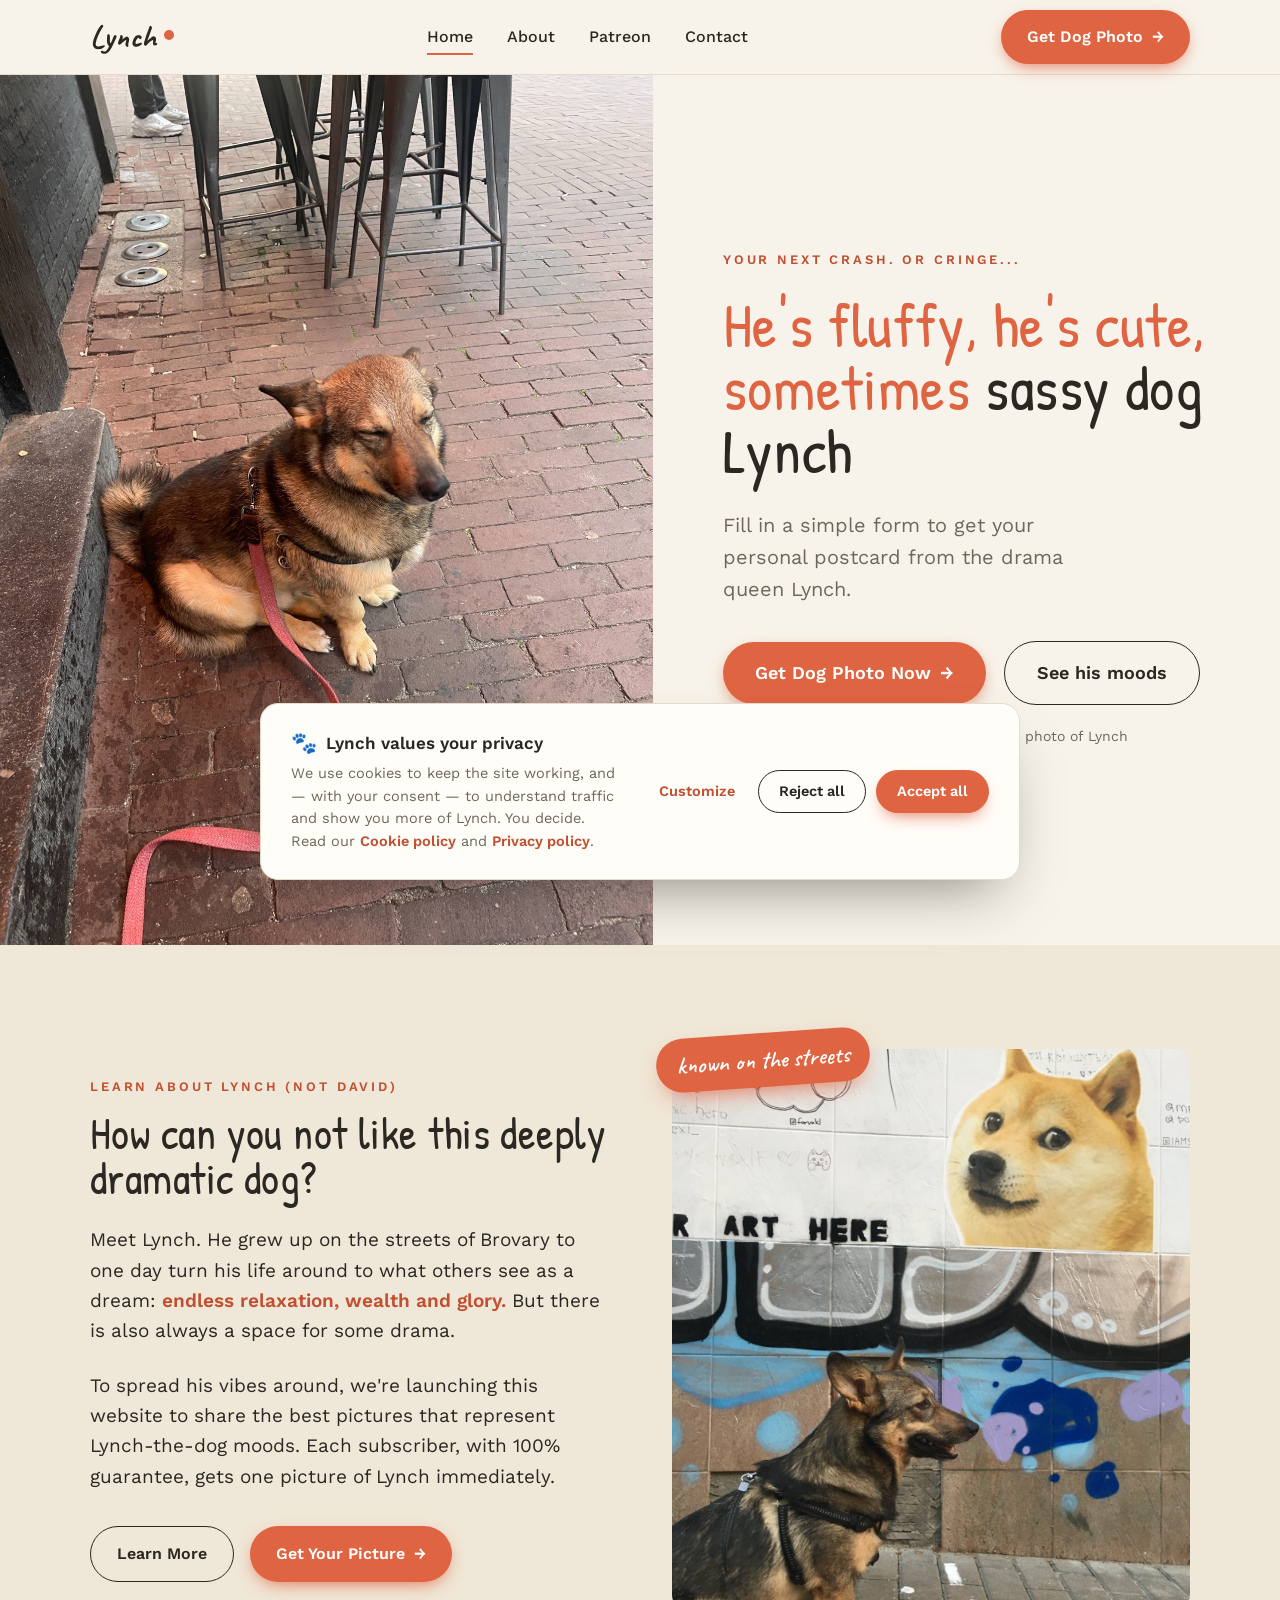
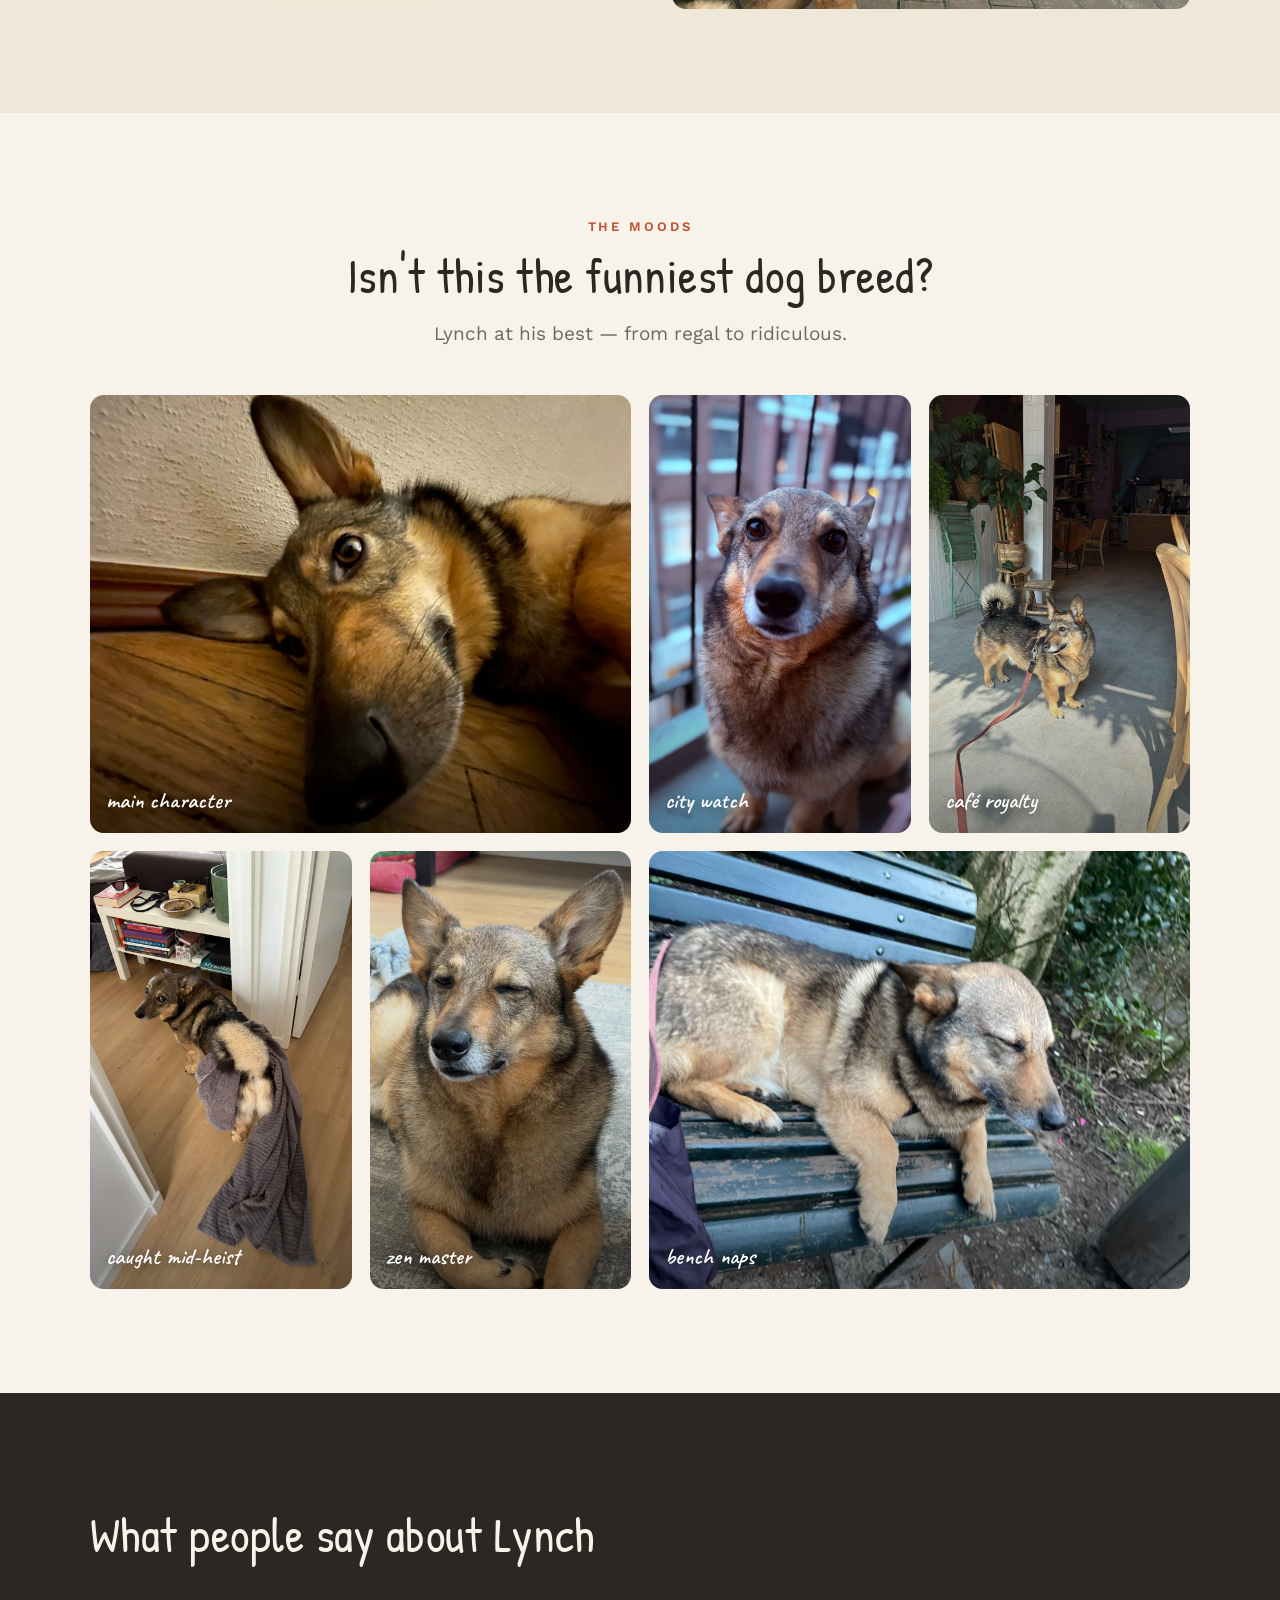
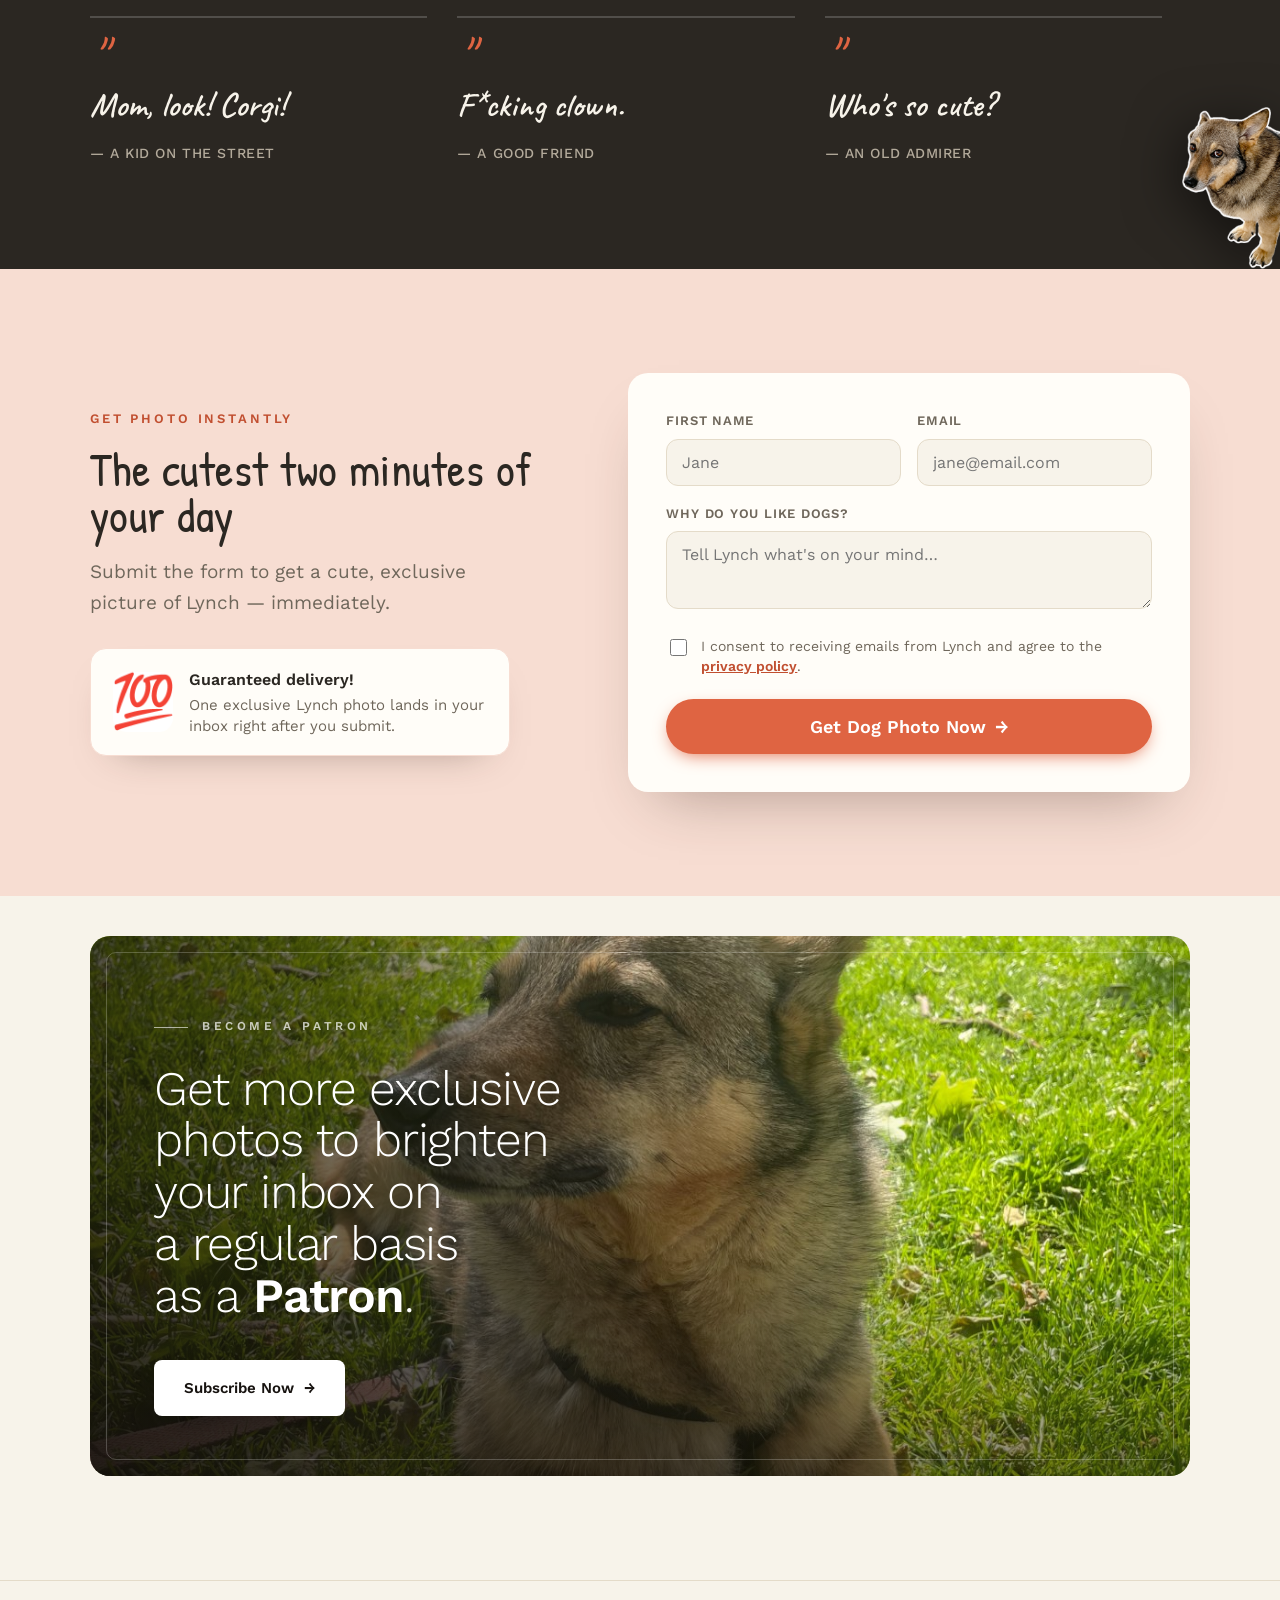
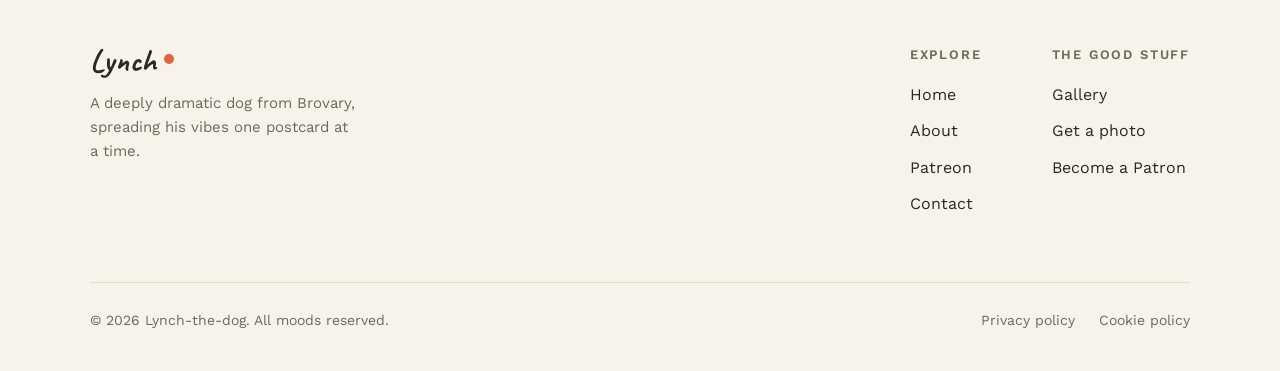
==== index.html @ 1bbac186 "Center and widen Patreon section https://claude.ai/code/session_01P7ayNoaUHPbUJLWWowg8NZ" ====
<!DOCTYPE html>
<html lang="en">
<head>
<meta charset="UTF-8" />
<meta name="viewport" content="width=device-width, initial-scale=1.0" />
<title>Lynch — the deeply dramatic dog</title>
<meta name="description" content="Meet Lynch — fluffy, cute, sometimes sassy. Get your personal postcard from the drama queen." />
<link rel="preconnect" href="https://fonts.googleapis.com" />
<link rel="preconnect" href="https://fonts.gstatic.com" crossorigin />
<link href="https://fonts.googleapis.com/css2?family=Caveat:wght@500;600;700&family=Patrick+Hand&family=Work+Sans:ital,wght@0,300;0,400;0,500;0,600;0,700;1,400&display=swap" rel="stylesheet" />
<link rel="stylesheet" href="css/styles.css" />
</head>
<body>

<header>
  <div class="wrap nav">
    <a href="index.html" class="logo">Lynch<span class="dot"></span></a>
    <nav class="nav-links" aria-label="Primary">
      <a href="index.html" aria-current="page">Home</a>
      <a href="about.html">About</a>
      <a href="patreon.html">Patreon</a>
      <a href="contact.html">Contact</a>
    </nav>
    <div class="nav-cta">
      <a href="contact.html" class="btn btn-primary">Get Dog Photo<span class="arr">→</span></a>
    </div>
  </div>
</header>

<section class="hero" style="padding:0;">
  <div class="hero-photo">
    <img src="images/dog-photos/lynch-bricks.jpg" alt="Lynch sitting on a brick patio, looking unbothered" />
  </div>
  <div class="hero-copy">
    <div class="eyebrow">YOUR NEXT CRASH. OR CRINGE...</div>
    <h1 class="display" style="color:#df6442;">He's fluffy, he's cute, sometimes <span class="em" style="color:#2b2722;">sassy</span><span style="color:#2b2722;"> dog Lynch</span></h1>
    <p class="sub">Fill in a simple form to get your personal postcard from the drama queen Lynch.</p>
    <div class="hero-actions">
      <a href="contact.html" class="btn btn-primary btn-lg">Get Dog Photo Now<span class="arr">→</span></a>
      <a href="#gallery" class="btn btn-ghost btn-lg">See his moods</a>
    </div>
    <div class="tiny"><b>100% guarantee</b> — every subscriber gets a photo of Lynch immediately.</div>
  </div>
</section>

<section class="intro" id="intro">
  <div class="wrap intro-grid">
    <div>
      <div class="eyebrow">LEARN ABOUT LYNCH (NOT DAVID)</div>
      <h2 class="display" style="margin-top:14px;">How can you not like this deeply dramatic dog?</h2>
      <p class="lead">Meet Lynch. He grew up on the streets of Brovary to one day turn his life around to what others see as a dream: <span class="accent">endless relaxation, wealth and glory.</span> But there is also always a space for some drama.</p>
      <p class="lead">To spread his vibes around, we're launching this website to share the best pictures that represent Lynch-the-dog moods. Each subscriber, with 100% guarantee, gets one picture of Lynch immediately.</p>
      <div class="intro-actions">
        <a href="about.html" class="btn btn-ghost">Learn More</a>
        <a href="contact.html" class="btn btn-primary">Get Your Picture<span class="arr">→</span></a>
      </div>
    </div>
    <div class="intro-photo">
      <div class="tag">known on the streets</div>
      <img src="images/dog-photos/lynch-doge.jpg" alt="Lynch posing beside Doge street art" />
    </div>
  </div>
</section>

<section class="gallery" id="gallery">
  <div class="wrap">
    <div class="sec-head center">
      <div class="eyebrow">The moods</div>
      <h2 class="display">Isn't this the funniest dog breed?</h2>
      <p>Lynch at his best — from regal to ridiculous.</p>
    </div>
    <div class="mosaic">
      <div class="tile m-wide">
        <img src="images/dog-photos/lynch-hero.jpg" alt="Close-up of Lynch looking dramatic" style="object-position:50% 42%;" />
        <span class="cap">main character</span>
      </div>
      <div class="tile m-tall">
        <img src="images/dog-photos/lynch-balcony.jpg" alt="Lynch staring intently on a city balcony" style="object-position:50% 32%;" />
        <span class="cap">city watch</span>
      </div>
      <div class="tile m-tall">
        <img src="images/dog-photos/lynch-cafe.jpg" alt="Lynch standing in a café" style="object-position:50% 38%;" />
        <span class="cap">café royalty</span>
      </div>
      <div class="tile m-tall">
        <img src="images/dog-photos/lynch-towel.jpg" alt="Lynch making off with a towel" style="object-position:42% 45%;" />
        <span class="cap">caught mid-heist</span>
      </div>
      <div class="tile m-tall">
        <img src="images/dog-photos/lynch-zen.jpg" alt="Lynch with eyes closed, perfectly content" style="object-position:50% 40%;" />
        <span class="cap">zen master</span>
      </div>
      <div class="tile m-wide">
        <img src="images/dog-photos/lynch-bench.jpg" alt="Lynch napping on a park bench" style="object-position:50% 46%;" />
        <span class="cap">bench naps</span>
      </div>
    </div>
  </div>
</section>

<section class="testi">
  <img class="testi-sticker" src="images/dog-photos/lynch-peek.png" alt="Lynch peeking in from the edge" />
  <div class="wrap" style="padding:0 68px 0 40px;">
    <div class="sec-head">
      <h2 class="display">What people say about Lynch</h2>
    </div>
    <div class="quotes">
      <div class="quote">
        <span class="mark">"</span>
        <p class="text">Mom, look! Corgi!</p>
        <div class="who">— a kid on the street</div>
      </div>
      <div class="quote">
        <span class="mark">"</span>
        <p class="text">F*cking clown.</p>
        <div class="who">— a good friend</div>
      </div>
      <div class="quote">
        <span class="mark">"</span>
        <p class="text">Who's so cute?</p>
        <div class="who">— an old admirer</div>
      </div>
    </div>
  </div>
</section>

<section class="signup" id="signup">
  <div class="wrap signup-grid">
    <div>
      <div class="eyebrow">GET PHOTO INSTANTLY</div>
      <h3 class="display">The cutest two minutes of your day</h3>
      <p class="sub">Submit the form to get a cute, exclusive picture of Lynch — immediately.</p>
      <div class="guarantee">
        <span class="pill">💯</span>
        <span class="g-text"><b>Guaranteed delivery!</b><span>One exclusive Lynch photo lands in your inbox right after you submit.</span></span>
      </div>
    </div>
    <form class="form-card" action="success.html" method="get">
      <div class="row2">
        <div class="field">
          <label for="fn">First name</label>
          <input id="fn" name="fn" type="text" placeholder="Jane" required />
        </div>
        <div class="field">
          <label for="em">Email</label>
          <input id="em" name="em" type="email" placeholder="jane@email.com" required />
        </div>
      </div>
      <div class="field">
        <label for="why">Why do you like dogs?</label>
        <textarea id="why" name="why" placeholder="Tell Lynch what's on your mind…"></textarea>
      </div>
      <label class="gdpr">
        <input type="checkbox" required />
        <span>I consent to receiving emails from Lynch and agree to the <a href="privacy.html">privacy policy</a>.</span>
      </label>
      <button type="submit" class="btn btn-primary btn-lg">Get Dog Photo Now<span class="arr">→</span></button>
    </form>
  </div>
</section>

<section id="patreon" style="padding-top:0;">
  <div class="wrap" style="padding:40px 40px 0;">
    <div class="patreon-band">
      <img class="patreon-bg" src="images/dog-photos/lynch-patron.jpg" alt="Lynch relaxing on the grass by the canal" />
      <div class="patreon-body">
        <div class="patreon-label">Become a Patron</div>
        <h3>Get more exclusive photos to brighten your inbox on a regular basis as a <b>Patron</b>.</h3>
        <a href="patreon.html" class="btn-patron">Subscribe Now<span class="arr">→</span></a>
      </div>
    </div>
  </div>
</section>

<footer>
  <div class="wrap">
    <div class="foot-top">
      <div>
        <a href="index.html" class="logo">Lynch<span class="dot"></span></a>
        <p class="foot-blurb">A deeply dramatic dog from Brovary, spreading his vibes one postcard at a time.</p>
      </div>
      <div class="foot-cols">
        <div class="foot-col">
          <h5>Explore</h5>
          <a href="index.html">Home</a>
          <a href="about.html">About</a>
          <a href="patreon.html">Patreon</a>
          <a href="contact.html">Contact</a>
        </div>
        <div class="foot-col">
          <h5>The good stuff</h5>
          <a href="#gallery">Gallery</a>
          <a href="contact.html">Get a photo</a>
          <a href="patreon.html">Become a Patron</a>
        </div>
      </div>
    </div>
    <div class="foot-bottom">
      <span>© 2026 Lynch-the-dog. All moods reserved.</span>
      <div class="legal">
        <a href="privacy.html">Privacy policy</a>
        <a href="#" data-cookie-settings>Cookie policy</a>
      </div>
    </div>
  </div>
</footer>

<div class="cookie-wrap hidden" id="cookieWrap" role="dialog" aria-live="polite" aria-label="Cookie consent">
  <div class="cookie" id="cookieCard">
    <div class="ck-text">
      <h4><span class="paw">🐾</span> Lynch values your privacy</h4>
      <p>We use cookies to keep the site working, and — with your consent — to understand traffic and show you more of Lynch. You decide. Read our <a href="privacy.html">Cookie policy</a> and <a href="privacy.html">Privacy policy</a>.</p>
    </div>
    <div class="ck-actions">
      <button class="ck-btn ghost" id="ckCustomize">Customize</button>
      <button class="ck-btn" id="ckReject">Reject all</button>
      <button class="ck-btn accept" id="ckAccept">Accept all</button>
    </div>
    <div class="ck-prefs" id="ckPrefs">
      <div class="ck-row">
        <div class="info">
          <h5>Strictly necessary</h5>
          <p>Required for the site to function — page navigation and remembering your privacy choice. Always on.</p>
        </div>
        <button class="ck-toggle" role="switch" aria-checked="true" disabled aria-label="Strictly necessary cookies, always on"></button>
      </div>
      <div class="ck-row">
        <div class="info">
          <h5>Analytics</h5>
          <p>Anonymous stats so we know which of Lynch's moods you love most. Off until you allow it.</p>
        </div>
        <button class="ck-toggle" role="switch" aria-checked="false" data-cat="analytics" aria-label="Analytics cookies"></button>
      </div>
      <div class="ck-row">
        <div class="info">
          <h5>Marketing</h5>
          <p>Lets us measure campaigns and show Lynch across other sites. Off until you allow it.</p>
        </div>
        <button class="ck-toggle" role="switch" aria-checked="false" data-cat="marketing" aria-label="Marketing cookies"></button>
      </div>
      <div class="ck-prefs-foot">
        <button class="ck-btn" id="ckSave">Save my choices</button>
      </div>
    </div>
  </div>
</div>

<script src="js/consent.js" defer></script>
</body>
</html>
---- css/styles.css ----
/* ---------------------------------------------------------
   Lynch — shared stylesheet
   --------------------------------------------------------- */

:root {
  --paper: #f7f3ea;
  --paper-2: #efe7d7;
  --card: #fffdf8;
  --ink: #2b2722;
  --ink-soft: #6f675b;
  --line: #e4dbc9;
  --accent: #df6442;
  --accent-deep: #c14f30;
  --accent-soft: #f7ddd2;
  --display: "Patrick Hand", ui-rounded, system-ui, sans-serif;
  --hand: "Caveat", cursive;
  --body: "Work Sans", system-ui, -apple-system, sans-serif;
  --maxw: 1180px;
}

* { box-sizing: border-box; }
html { scroll-behavior: smooth; }

body {
  margin: 0;
  background: var(--paper);
  color: var(--ink);
  font-family: var(--body);
  font-size: 18px;
  line-height: 1.6;
  font-weight: 400;
  -webkit-font-smoothing: antialiased;
  text-rendering: optimizeLegibility;
}

img { display: block; max-width: 100%; }
a { color: inherit; }
h1, h2, h3, h4 { margin: 0; font-weight: 400; }

.display { font-family: var(--display); font-weight: 400; line-height: 1.02; letter-spacing: .01em; }
.hand { font-family: var(--hand); font-weight: 600; }
.wrap { max-width: var(--maxw); margin: 0 auto; padding: 0 40px; }
.eyebrow {
  font-family: var(--body); font-size: 13px; font-weight: 600;
  letter-spacing: .22em; text-transform: uppercase; color: var(--accent-deep);
}
.muted { color: var(--ink-soft); }

/* ---------- Buttons ---------- */
.btn {
  font-family: var(--body); font-weight: 600; font-size: 16px;
  cursor: pointer; border: none; display: inline-flex; align-items: center;
  gap: 9px; padding: 14px 26px; border-radius: 40px; text-decoration: none;
  transition: transform .12s ease, box-shadow .12s ease, background .12s;
}
.btn .arr { transition: transform .18s ease; }
.btn:hover .arr { transform: translateX(4px); }
.btn-primary { background: var(--accent); color: #fff; box-shadow: 0 6px 18px -6px var(--accent); }
.btn-primary:hover { background: var(--accent-deep); transform: translateY(-2px); box-shadow: 0 12px 26px -8px var(--accent); }
.btn-ghost { background: transparent; color: var(--ink); border: 1.5px solid var(--ink); }
.btn-ghost:hover { background: var(--ink); color: var(--paper); transform: translateY(-2px); }
.btn-lg { font-size: 18px; padding: 17px 32px; }

/* ---------- Header ---------- */
header {
  position: sticky; top: 0; z-index: 40;
  background: color-mix(in srgb, var(--paper) 88%, transparent);
  backdrop-filter: blur(10px);
  border-bottom: 1px solid var(--line);
}
.nav { display: flex; align-items: center; justify-content: space-between; height: 74px; }
.logo {
  font-family: var(--hand); font-weight: 700; font-size: 32px;
  display: flex; align-items: center; gap: 8px; line-height: 1;
  text-decoration: none; color: var(--ink);
}
.logo .dot { width: 10px; height: 10px; border-radius: 50%; background: var(--accent); margin-bottom: 4px; }
.nav-links { display: flex; align-items: center; gap: 34px; }
.nav-links a {
  text-decoration: none; font-size: 16px; font-weight: 500;
  color: var(--ink); position: relative;
}
.nav-links a::after {
  content: ""; position: absolute; left: 0; bottom: -5px;
  width: 0; height: 2px; background: var(--accent); transition: width .2s;
}
.nav-links a:hover::after,
.nav-links a[aria-current="page"]::after { width: 100%; }
.nav-cta { display: flex; align-items: center; gap: 18px; }

/* ---------- Section frame ---------- */
section { padding: 104px 0; }
.sec-head { max-width: 760px; }
.sec-head.center { margin: 0 auto; text-align: center; }
.sec-head h2 { font-size: 48px; margin-top: 14px; }
.sec-head p { font-size: 19px; color: var(--ink-soft); margin: 18px 0 0; }

/* ---------- Hero ---------- */
.hero { display: grid; grid-template-columns: 1.02fr .98fr; min-height: calc(100vh - 74px); }
.hero-photo { position: relative; overflow: hidden; background: var(--paper-2); }
.hero-photo img { width: 100%; height: 100%; object-fit: cover; object-position: 50% 42%; }
.hero-copy { display: flex; flex-direction: column; justify-content: center; padding: 64px 64px 64px 70px; }
.hero-copy .eyebrow { margin-bottom: 22px; }
.hero h1 { font-size: 62px; }
.hero h1 .em { color: var(--accent); }
.hero .sub { font-size: 20px; color: var(--ink-soft); margin: 26px 0 36px; max-width: 30ch; }
.hero-actions { display: flex; align-items: center; gap: 18px; flex-wrap: wrap; }
.hero .tiny { font-size: 14px; color: var(--ink-soft); margin-top: 20px; display: flex; align-items: center; gap: 8px; }
.hero .tiny b { color: var(--ink); font-weight: 600; }

/* ---------- Intro ---------- */
.intro { background: var(--paper-2); }
.intro-grid { display: grid; grid-template-columns: 1fr 1fr; gap: 64px; align-items: center; }
.intro-photo { position: relative; }
.intro-photo img { width: 100%; height: 560px; object-fit: cover; object-position: 50% 40%; border-radius: 14px; }
.intro-photo .tag {
  position: absolute; top: -16px; left: -16px; background: var(--accent); color: #fff;
  font-family: var(--hand); font-size: 24px; font-weight: 600;
  padding: 8px 20px; border-radius: 30px; transform: rotate(-4deg);
  box-shadow: 0 10px 24px -10px var(--accent);
}
.intro h2 { font-size: 44px; }
.intro .lead { font-size: 19px; margin: 24px 0 0; }
.intro .lead .accent { color: var(--accent-deep); font-weight: 600; }
.intro-actions { display: flex; gap: 16px; flex-wrap: wrap; margin-top: 34px; }

/* ---------- Gallery ---------- */
.gallery .sec-head { margin-bottom: 46px; }
.mosaic { display: grid; grid-template-columns: repeat(4, 1fr); grid-auto-rows: 210px; gap: 18px; }
.tile { position: relative; overflow: hidden; border-radius: 14px; background: var(--paper-2); }
.tile img { width: 100%; height: 100%; object-fit: cover; transition: transform .5s ease; }
.tile:hover img { transform: scale(1.05); }
.tile .cap {
  position: absolute; left: 16px; bottom: 14px;
  font-family: var(--hand); font-size: 23px; font-weight: 600;
  color: #fff; text-shadow: 0 2px 12px rgba(0,0,0,.55); z-index: 2;
}
.tile::after {
  content: ""; position: absolute; inset: 0;
  background: linear-gradient(to top, rgba(0,0,0,.42), transparent 46%); z-index: 1;
}
.m-tall { grid-column: span 1; grid-row: span 2; }
.m-wide { grid-column: span 2; grid-row: span 2; }

/* ---------- Testimonials ---------- */
.testi { background: var(--ink); color: var(--paper); position: relative; overflow: hidden; }
.testi-sticker {
  position: absolute; right: 0; bottom: 0; height: 34%; width: auto; z-index: 1;
  pointer-events: none; filter: drop-shadow(-6px 10px 26px rgba(0,0,0,.55));
}
.testi .wrap { position: relative; z-index: 2; padding-right: 150px; }
.testi .sec-head h2 { color: var(--paper); }
.testi .sec-head { margin-bottom: 56px; }
.quotes { display: grid; grid-template-columns: repeat(3, 1fr); gap: 30px; }
.quote { border-top: 2px solid rgba(255,255,255,.18); padding-top: 26px; }
.quote .mark { font-family: var(--hand); font-size: 60px; line-height: .4; color: var(--accent); display: block; height: 34px; }
.quote .text { font-family: var(--hand); font-weight: 600; font-size: 34px; line-height: 1.12; margin: 8px 0 18px; }
.quote .who { font-size: 14px; font-weight: 500; letter-spacing: .04em; color: #b3aa9b; text-transform: uppercase; }

/* ---------- Signup ---------- */
.signup { background: var(--accent-soft); }
.signup-grid { display: grid; grid-template-columns: .92fr 1.08fr; gap: 60px; align-items: center; }
.signup .eyebrow { margin-bottom: 16px; }
.signup h3 { font-size: 46px; }
.signup .sub { font-size: 19px; color: var(--ink-soft); margin: 18px 0 0; max-width: 34ch; }
.signup .guarantee {
  display: flex; align-items: center; gap: 16px; margin-top: 30px;
  background: var(--card); border: 1.5px solid var(--accent-soft); border-radius: 16px;
  padding: 18px 22px; box-shadow: 0 18px 40px -28px rgba(60,40,30,.5); max-width: 420px;
}
.signup .guarantee .pill {
  flex: none; background: #fff; font-size: 52px; line-height: 1;
  width: 60px; height: 60px; border-radius: 14px;
  display: flex; align-items: center; justify-content: center; text-align: center;
}
.signup .guarantee .g-text { display: flex; flex-direction: column; gap: 2px; }
.signup .guarantee .g-text b { font-size: 16px; font-weight: 600; color: var(--ink); }
.signup .guarantee .g-text span { font-size: 15px; color: var(--ink-soft); line-height: 1.4; }
.form-card { background: var(--card); border-radius: 20px; padding: 38px; box-shadow: 0 30px 60px -30px rgba(60,40,30,.4); }
.field { margin-bottom: 18px; }
.field label { display: block; font-size: 13px; font-weight: 600; letter-spacing: .06em; text-transform: uppercase; color: var(--ink-soft); margin-bottom: 7px; }
.field input, .field textarea {
  width: 100%; font-family: var(--body); font-size: 16px; color: var(--ink);
  background: var(--paper); border: 1.5px solid var(--line); border-radius: 12px;
  padding: 13px 15px; outline: none; transition: .15s;
}
.field input:focus, .field textarea:focus { border-color: var(--accent); background: #fff; box-shadow: 0 0 0 4px var(--accent-soft); }
.field textarea { resize: vertical; min-height: 78px; }
.row2 { display: grid; grid-template-columns: 1fr 1fr; gap: 16px; }
.gdpr { display: flex; gap: 11px; align-items: flex-start; font-size: 14px; color: var(--ink-soft); margin: 4px 0 22px; line-height: 1.45; }
.gdpr input { margin-top: 3px; width: 17px; height: 17px; accent-color: var(--accent); flex: none; }
.gdpr a { color: var(--accent-deep); font-weight: 600; }
.form-card .btn-primary { width: 100%; justify-content: center; }

/* ---------- Patreon (cinematic full-bleed) ---------- */
.patreon-band {
  position: relative; border-radius: 20px; overflow: hidden;
  min-height: 540px; display: flex; align-items: flex-end; isolation: isolate;
}
.patreon-band img.patreon-bg {
  position: absolute; inset: 0; width: 100%; height: 100%;
  object-fit: cover; object-position: 50% 42%;
  z-index: -2; transition: transform 1.2s cubic-bezier(.2,.7,.2,1);
}
.patreon-band:hover img.patreon-bg { transform: scale(1.04); }
.patreon-band::before {
  content: ""; position: absolute; inset: 0; z-index: -1;
  background:
    linear-gradient(70deg, rgba(18,14,10,.86) 0%, rgba(18,14,10,.55) 34%, rgba(18,14,10,.05) 62%, transparent 80%),
    linear-gradient(0deg, rgba(18,14,10,.5) 0%, transparent 42%);
}
.patreon-band::after {
  content: ""; position: absolute; inset: 16px; z-index: 1;
  pointer-events: none; border: 1px solid rgba(255,255,255,.22); border-radius: 10px;
}
.patreon-body { position: relative; z-index: 2; padding: 60px 64px; max-width: 600px; }
.patreon-label {
  display: flex; align-items: center; gap: 14px; font-family: var(--body); font-weight: 600;
  font-size: 12px; letter-spacing: .30em; text-transform: uppercase;
  color: rgba(255,255,255,.72); margin-bottom: 26px;
}
.patreon-label::before { content: ""; width: 34px; height: 1px; background: rgba(255,255,255,.6); }
.patreon-body h3 {
  font-family: var(--body); font-weight: 300; color: #fff;
  font-size: 48px; line-height: 1.08; letter-spacing: -.025em;
  max-width: 15ch; margin: 0; text-wrap: balance;
}
.patreon-body h3 b { font-weight: 600; }
.btn-patron {
  font-family: var(--body); font-weight: 600; font-size: 15px; cursor: pointer;
  text-decoration: none; display: inline-flex; align-items: center; gap: 10px;
  margin-top: 38px; background: #fff; color: #171310; padding: 16px 30px;
  border-radius: 8px; box-shadow: 0 16px 34px -18px rgba(0,0,0,.8);
  transition: transform .14s ease, box-shadow .14s ease, background .14s;
}
.btn-patron .arr { transition: transform .18s ease; }
.btn-patron:hover { transform: translateY(-2px); background: #f3ece0; box-shadow: 0 22px 42px -18px rgba(0,0,0,.9); }
.btn-patron:hover .arr { transform: translateX(4px); }

/* ---------- Footer ---------- */
footer { padding: 64px 0 40px; border-top: 1px solid var(--line); }
.foot-top { display: flex; justify-content: space-between; align-items: flex-start; gap: 40px; flex-wrap: wrap; }
.foot-blurb { max-width: 30ch; color: var(--ink-soft); font-size: 15px; margin-top: 14px; }
.foot-cols { display: flex; gap: 70px; flex-wrap: wrap; }
.foot-col h5 { font-size: 13px; letter-spacing: .14em; text-transform: uppercase; color: var(--ink-soft); margin: 0 0 16px; font-weight: 600; }
.foot-col a { display: block; text-decoration: none; font-size: 16px; margin-bottom: 11px; color: var(--ink); }
.foot-col a:hover { color: var(--accent-deep); }
.foot-bottom {
  display: flex; justify-content: space-between; align-items: center;
  gap: 20px; flex-wrap: wrap; margin-top: 54px; padding-top: 26px;
  border-top: 1px solid var(--line); font-size: 14px; color: var(--ink-soft);
}
.foot-bottom .legal { display: flex; gap: 24px; }
.foot-bottom .legal a { color: var(--ink-soft); text-decoration: none; }
.foot-bottom .legal a:hover { color: var(--accent-deep); text-decoration: underline; }

/* ---------- Interior pages ---------- */
.page-hero { padding: 80px 0 64px; }
.page-hero h1 { font-size: 58px; margin-top: 14px; }
.page-hero .sub { font-size: 20px; color: var(--ink-soft); margin: 20px 0 0; max-width: 44ch; }
.page-body { padding: 0 0 104px; }
.page-body p { font-size: 18px; color: var(--ink-soft); margin: 0 0 24px; max-width: 62ch; }
.page-body h2 { font-size: 30px; margin: 48px 0 16px; }
.page-body ul { padding-left: 24px; color: var(--ink-soft); font-size: 18px; line-height: 1.7; }

/* ---------- Cookie consent ---------- */
.cookie-wrap {
  position: fixed; left: 0; right: 0; bottom: 0; z-index: 80;
  display: flex; justify-content: center; padding: 20px; pointer-events: none;
}
.cookie-wrap.hidden { display: none; }
.cookie {
  pointer-events: auto; background: var(--card); border: 1px solid var(--line);
  border-radius: 18px; box-shadow: 0 28px 60px -24px rgba(43,39,34,.55);
  max-width: 760px; width: 100%; padding: 26px 30px;
  display: flex; gap: 26px; align-items: center; flex-wrap: wrap;
  animation: cookie-rise .4s cubic-bezier(.2,.7,.2,1) both;
}
@keyframes cookie-rise { from { opacity: 0; transform: translateY(24px); } to { opacity: 1; transform: none; } }
.cookie .ck-text { flex: 1; min-width: 260px; }
.cookie .ck-text h4 {
  font-family: var(--body); font-weight: 600; font-size: 17px; color: var(--ink);
  margin: 0 0 6px; display: flex; align-items: center; gap: 9px;
}
.cookie .ck-text h4 .paw { font-family: var(--hand); font-weight: 700; color: var(--accent); font-size: 21px; line-height: 1; }
.cookie .ck-text p { margin: 0; font-size: 14.5px; line-height: 1.55; color: var(--ink-soft); }
.cookie .ck-text a { color: var(--accent-deep); font-weight: 600; text-decoration: none; }
.cookie .ck-text a:hover { text-decoration: underline; }
.cookie .ck-actions { display: flex; gap: 10px; align-items: center; flex-wrap: wrap; }
.ck-btn {
  font-family: var(--body); font-weight: 600; font-size: 14.5px; cursor: pointer;
  white-space: nowrap; padding: 12px 20px; border-radius: 30px;
  border: 1.5px solid var(--ink); background: transparent; color: var(--ink);
  transition: transform .12s ease, background .12s, color .12s, box-shadow .12s;
}
.ck-btn:hover { transform: translateY(-1px); }
.ck-btn.accept { background: var(--accent); border-color: var(--accent); color: #fff; box-shadow: 0 8px 18px -8px var(--accent); }
.ck-btn.accept:hover { background: var(--accent-deep); border-color: var(--accent-deep); }
.ck-btn.ghost { border-color: transparent; color: var(--accent-deep); padding: 12px 12px; }
.ck-btn.ghost:hover { text-decoration: underline; }
.ck-prefs { flex-basis: 100%; border-top: 1px solid var(--line); margin-top: 4px; padding-top: 18px; display: none; }
.cookie.show-prefs .ck-prefs { display: block; }
.ck-row { display: flex; align-items: flex-start; justify-content: space-between; gap: 18px; padding: 12px 0; border-bottom: 1px solid var(--line); }
.ck-row:last-of-type { border-bottom: none; }
.ck-row .info h5 { margin: 0 0 3px; font-family: var(--body); font-weight: 600; font-size: 15px; color: var(--ink); }
.ck-row .info p { margin: 0; font-size: 13.5px; color: var(--ink-soft); line-height: 1.5; max-width: 52ch; }
.ck-toggle {
  position: relative; flex: none; width: 46px; height: 26px; border-radius: 30px;
  border: none; cursor: pointer; background: #d7cdb9; transition: background .15s; margin-top: 2px;
}
.ck-toggle::after {
  content: ""; position: absolute; top: 3px; left: 3px; width: 20px; height: 20px;
  border-radius: 50%; background: #fff; box-shadow: 0 1px 3px rgba(0,0,0,.3); transition: left .15s;
}
.ck-toggle[aria-checked="true"] { background: var(--accent); }
.ck-toggle[aria-checked="true"]::after { left: 23px; }
.ck-toggle[disabled] { background: var(--accent); opacity: .5; cursor: not-allowed; }
.ck-prefs-foot { display: flex; justify-content: flex-end; gap: 10px; margin-top: 16px; flex-wrap: wrap; }

/* ---------- Responsive ---------- */
@media (max-width: 980px) {
  .hero { grid-template-columns: 1fr; }
  .hero-photo { height: 54vh; }
  .hero-copy { padding: 54px 40px; }
  .intro-grid, .signup-grid { grid-template-columns: 1fr; gap: 40px; }
  .intro-photo { order: -1; }
  .intro-photo img { height: 420px; }
  .quotes { grid-template-columns: 1fr; gap: 0; }
  .quote { padding: 26px 0; border-top: 2px solid rgba(255,255,255,.18); }
  .testi .wrap { padding-right: 40px; padding-bottom: 120px; }
  .testi-sticker { height: auto; width: 130px; }
  .mosaic { grid-template-columns: repeat(2, 1fr); grid-auto-rows: 180px; }
  .m-tall { grid-column: span 1; grid-row: span 2; }
  .m-wide { grid-column: span 2; grid-row: span 2; }
  .patreon-band { min-height: 520px; }
  .patreon-body { padding: 44px 40px; }
  .page-hero h1 { font-size: 42px; }
}
@media (max-width: 620px) {
  .wrap { padding: 0 22px; }
  section { padding: 72px 0; }
  .nav-links { display: none; }
  .hero h1 { font-size: 46px; }
  .sec-head h2, .intro h2, .signup h3 { font-size: 36px; }
  .patreon-body h3 { font-size: 34px; }
  .patreon-body { padding: 36px 26px; }
  .patreon-band::before { background: linear-gradient(0deg, rgba(18,14,10,.85) 0%, rgba(18,14,10,.4) 50%, rgba(18,14,10,.15) 100%); }
  .cookie { padding: 22px; gap: 16px; }
  .cookie .ck-actions { width: 100%; }
  .ck-btn { flex: 1; text-align: center; }
  .ck-btn.ghost { flex-basis: 100%; }
  .page-hero { padding: 56px 0 48px; }
  .page-hero h1 { font-size: 34px; }
}
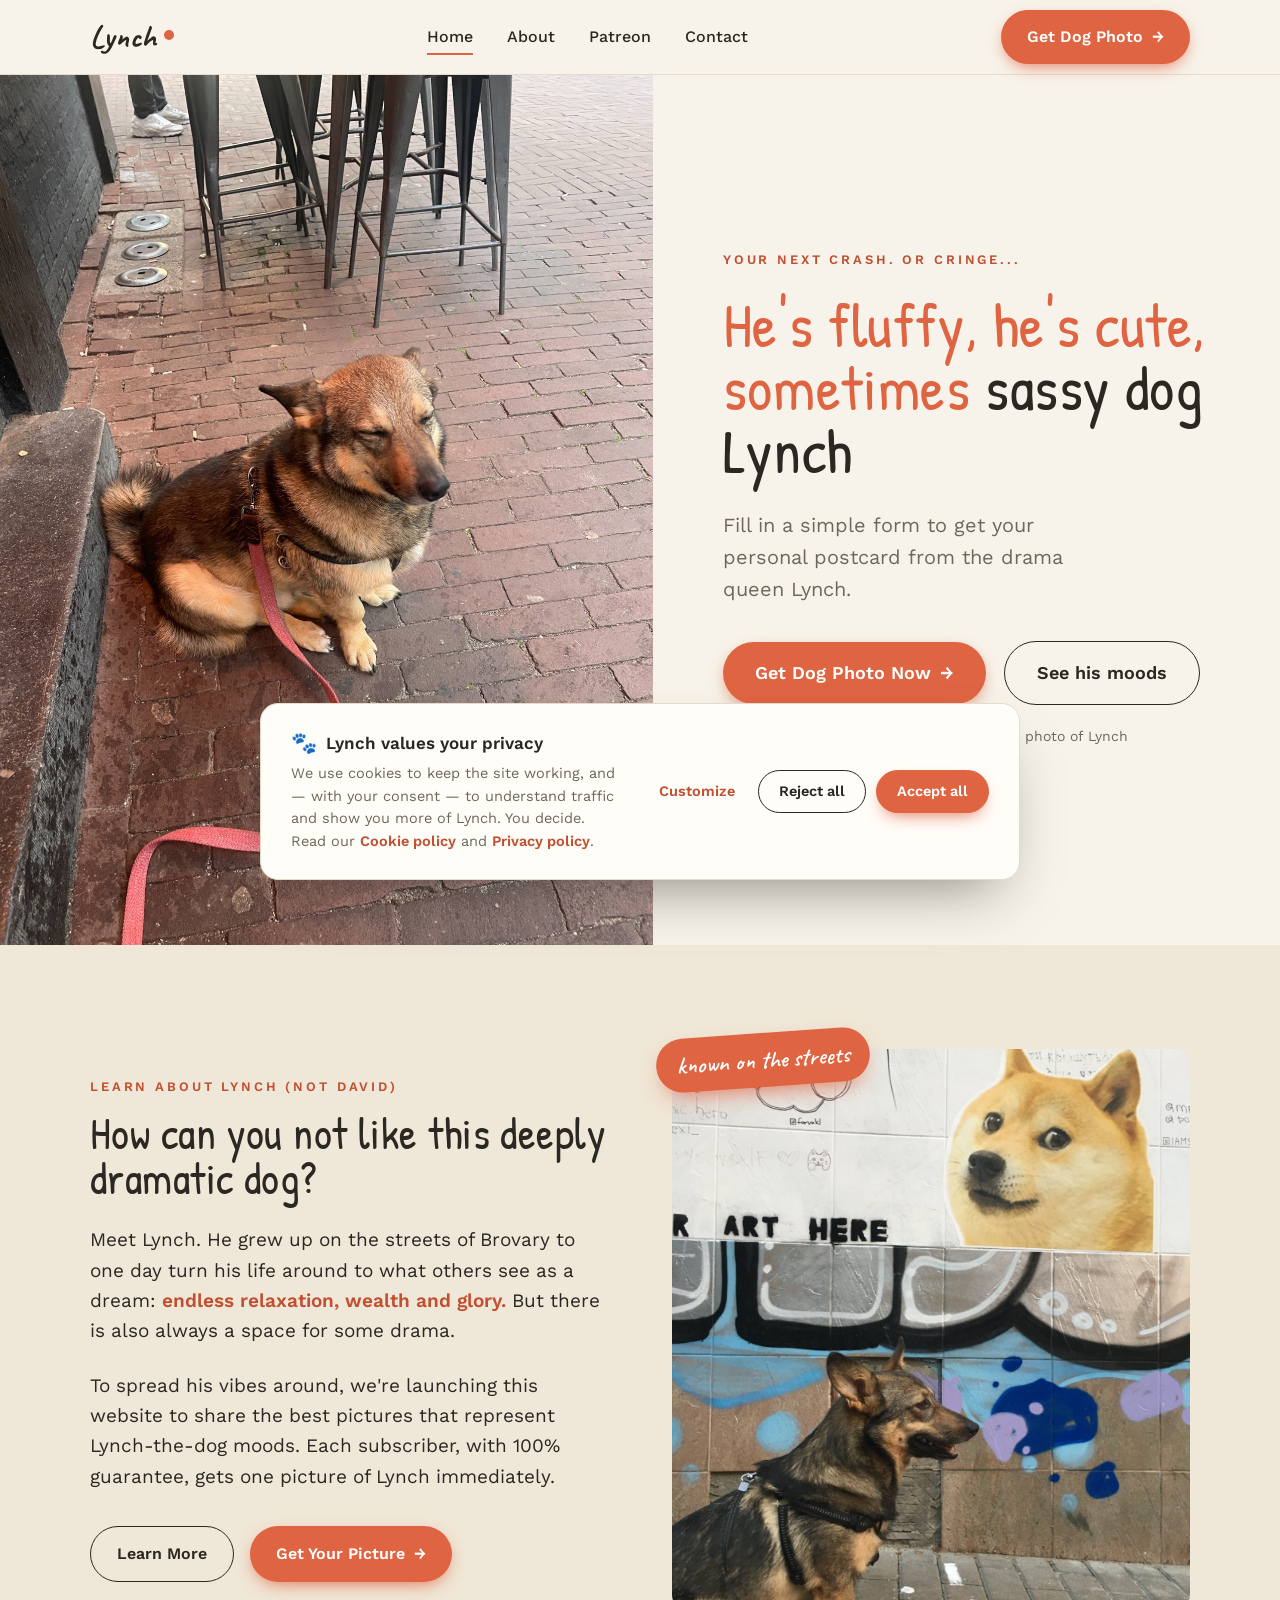
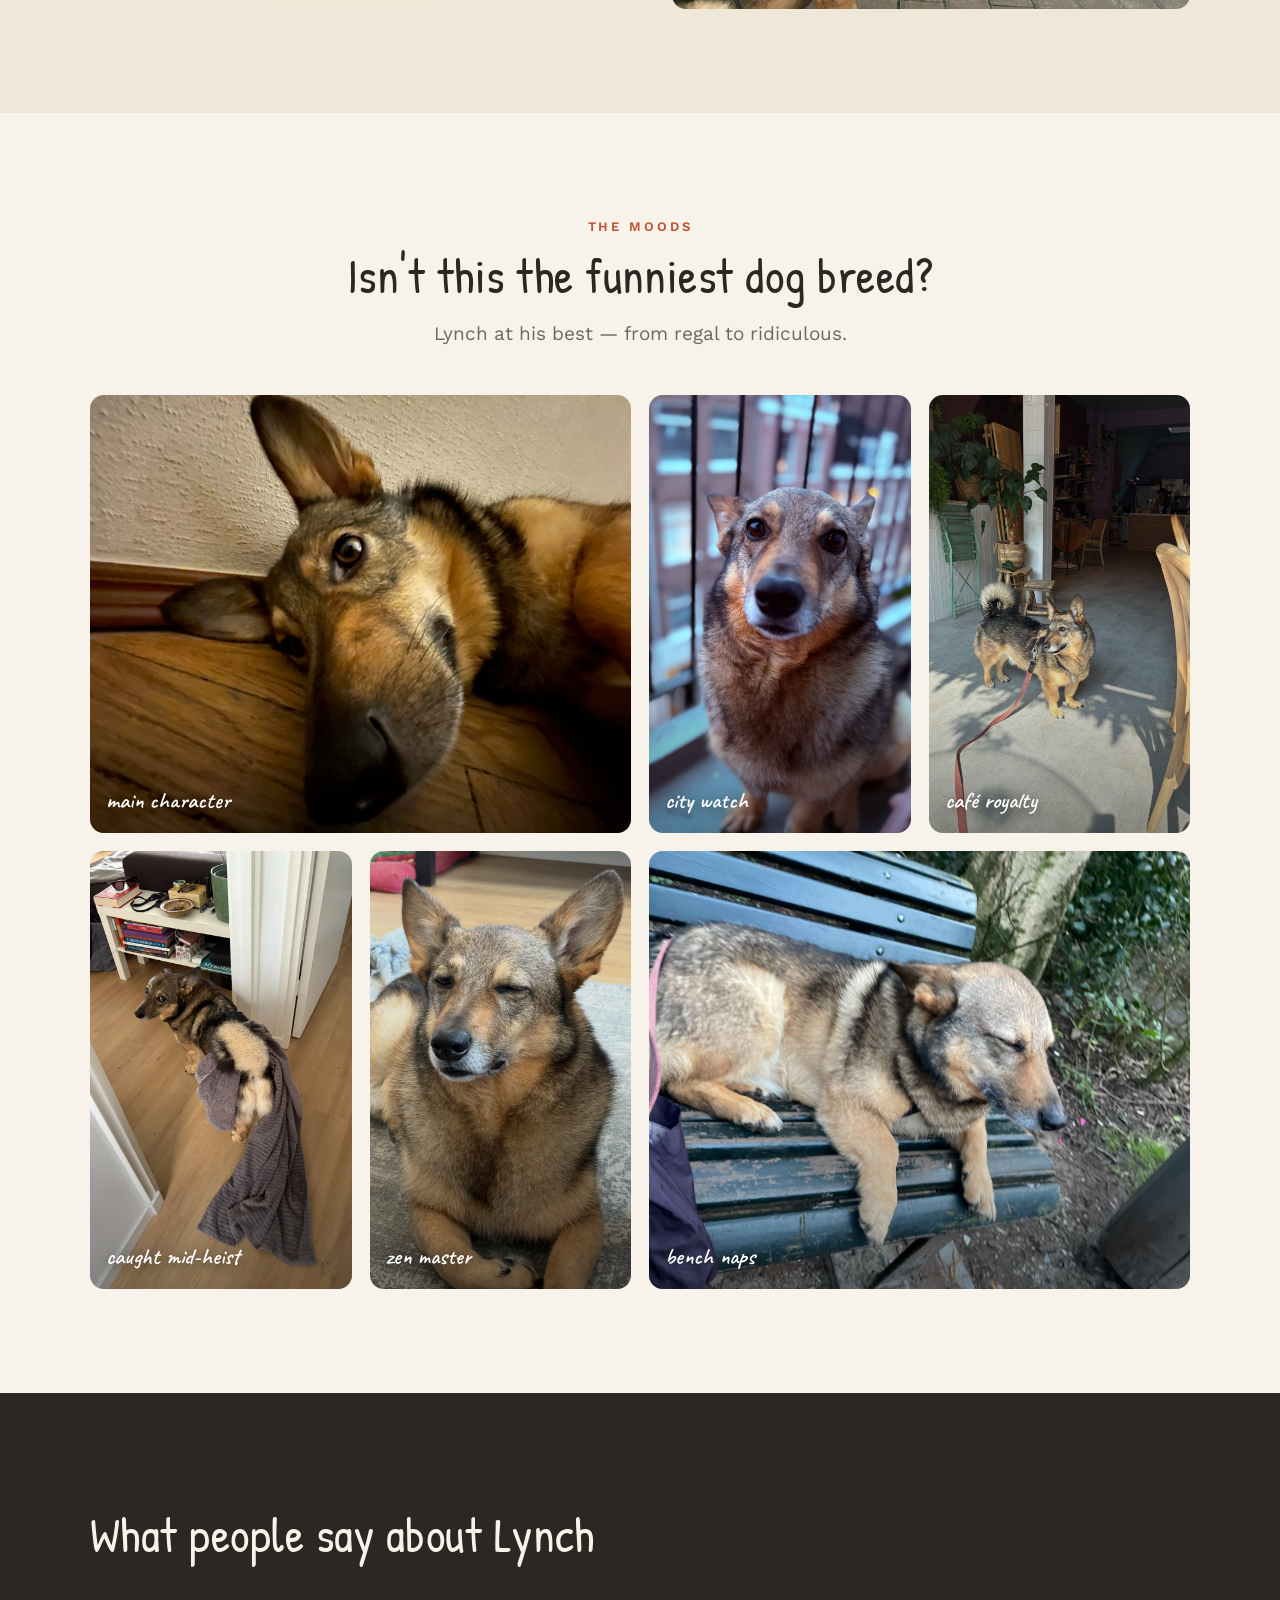
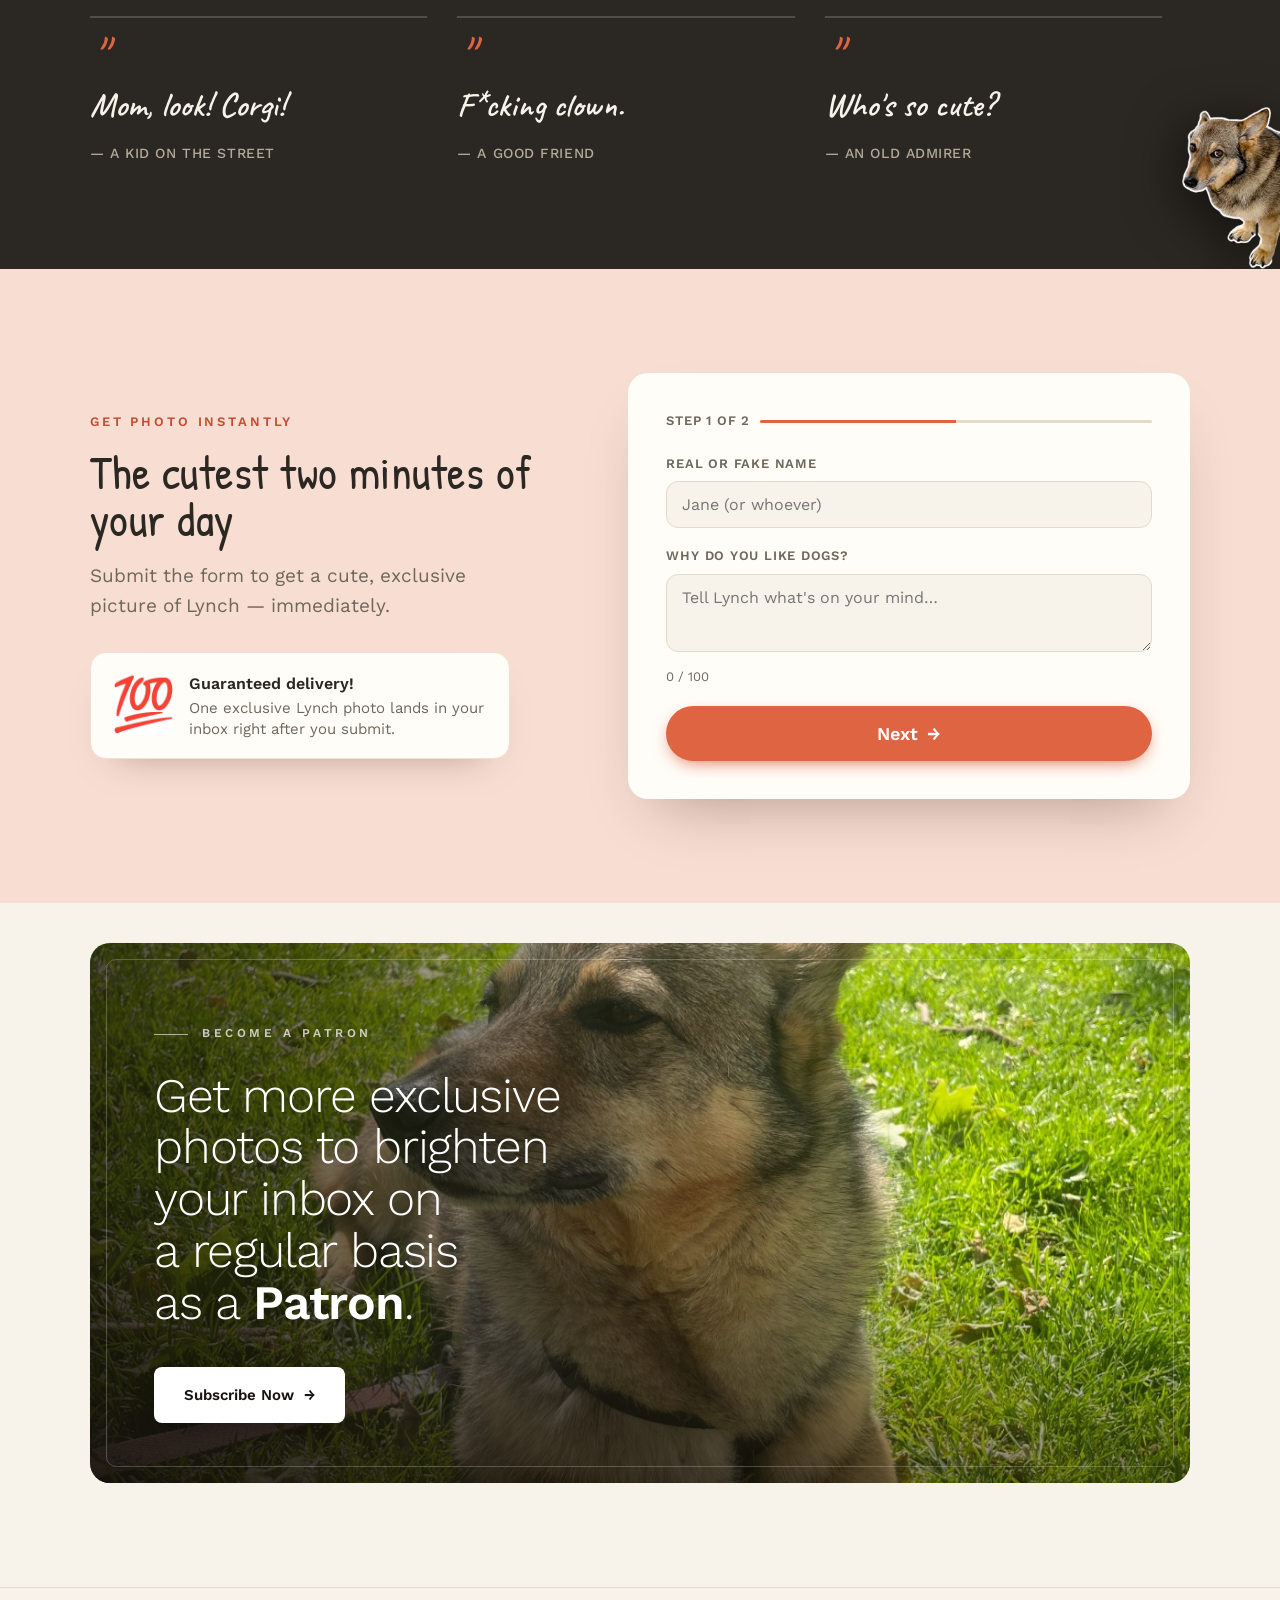
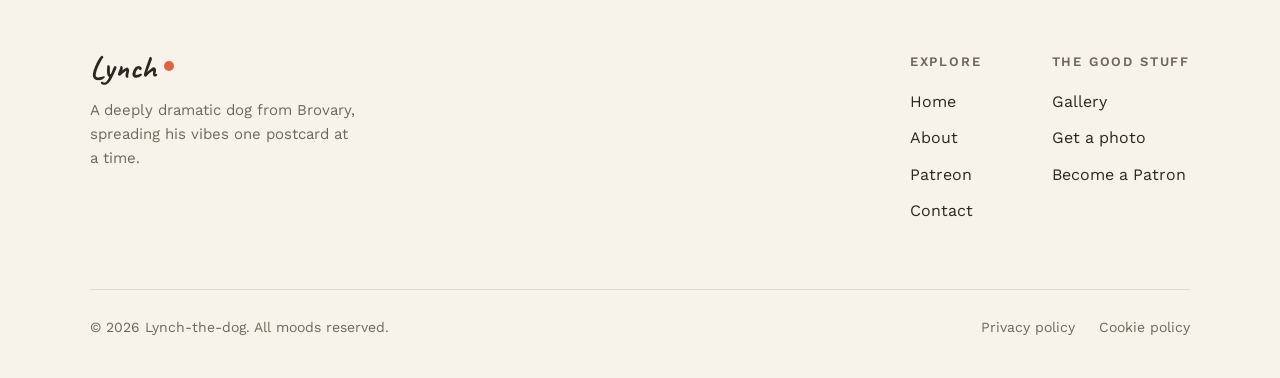
==== commit 76528a24: "Add Patreon link and multi-step submission form - Point Subscribe Now CTAs to https://www.patreon.co" ====
--- a/index.html
+++ b/index.html
@@ -3,6 +3,24 @@
 <head>
 <meta charset="UTF-8" />
 <meta name="viewport" content="width=device-width, initial-scale=1.0" />
+<!-- Google Consent Mode v2 — default-deny until the user chooses via the cookie banner. -->
+<script>
+  window.dataLayer = window.dataLayer || [];
+  function gtag(){ dataLayer.push(arguments); }
+  gtag('consent', 'default', {
+    ad_storage: 'denied',
+    ad_user_data: 'denied',
+    ad_personalization: 'denied',
+    analytics_storage: 'denied',
+    functionality_storage: 'granted',
+    security_storage: 'granted',
+    wait_for_update: 500
+  });
+</script>
+<!-- TODO(marketing): paste GTM container snippet below once provisioned. It will inherit the default-denied state set above; user choices flow through js/consent.js → gtag('consent','update',...). -->
+<!--
+<script>(function(w,d,s,l,i){w[l]=w[l]||[];w[l].push({'gtm.start':new Date().getTime(),event:'gtm.js'});var f=d.getElementsByTagName(s)[0],j=d.createElement(s),dl=l!='dataLayer'?'&l='+l:'';j.async=true;j.src='https://www.googletagmanager.com/gtm.js?id='+i+dl;f.parentNode.insertBefore(j,f);})(window,document,'script','dataLayer','GTM-XXXXXXX');</script>
+-->
 <title>Lynch — the deeply dramatic dog</title>
 <meta name="description" content="Meet Lynch — fluffy, cute, sometimes sassy. Get your personal postcard from the drama queen." />
 <link rel="preconnect" href="https://fonts.googleapis.com" />
@@ -135,26 +153,55 @@
         <span class="g-text"><b>Guaranteed delivery!</b><span>One exclusive Lynch photo lands in your inbox right after you submit.</span></span>
       </div>
     </div>
-    <form class="form-card" action="success.html" method="get">
-      <div class="row2">
-        <div class="field">
-          <label for="fn">First name</label>
-          <input id="fn" name="fn" type="text" placeholder="Jane" required />
-        </div>
-        <div class="field">
-          <label for="em">Email</label>
-          <input id="em" name="em" type="email" placeholder="jane@email.com" required />
-        </div>
-      </div>
-      <div class="field">
-        <label for="why">Why do you like dogs?</label>
-        <textarea id="why" name="why" placeholder="Tell Lynch what's on your mind…"></textarea>
-      </div>
-      <label class="gdpr">
-        <input type="checkbox" required />
-        <span>I consent to receiving emails from Lynch and agree to the <a href="privacy.html">privacy policy</a>.</span>
-      </label>
-      <button type="submit" class="btn btn-primary btn-lg">Get Dog Photo Now<span class="arr">→</span></button>
+    <form class="form-card" data-multi-step action="success.html" method="get" novalidate>
+      <div class="step-indicator">
+        <span>Step <span data-current>1</span> of 2</span>
+        <span class="bar" aria-hidden="true"></span>
+      </div>
+
+      <div class="form-step" data-step="1">
+        <div class="field">
+          <label for="name">Real or fake name</label>
+          <input id="name" name="name" type="text" placeholder="Jane (or whoever)" required />
+        </div>
+        <div class="field">
+          <label for="why">Why do you like dogs?</label>
+          <textarea id="why" name="why" placeholder="Tell Lynch what's on your mind…" minlength="100" required></textarea>
+          <div class="field-meta">
+            <span class="field-error" data-error="why" hidden>Tell Lynch a bit more — at least 100 characters.</span>
+            <span class="counter"><span data-counter="why">0</span> / 100</span>
+          </div>
+        </div>
+        <button type="button" class="btn btn-primary btn-lg" data-next>Next<span class="arr">→</span></button>
+      </div>
+
+      <div class="form-step" data-step="2" hidden>
+        <div class="field">
+          <span class="field-label">Do you like scamorza?</span>
+          <div class="radio-row">
+            <label class="radio-pill"><input type="radio" name="scamorza" value="yes" required /><span>Yes</span></label>
+            <label class="radio-pill"><input type="radio" name="scamorza" value="no" /><span>No</span></label>
+            <label class="radio-pill"><input type="radio" name="scamorza" value="maybe" /><span>Maybe</span></label>
+          </div>
+        </div>
+        <div class="field">
+          <span class="field-label">Is it your first time here?</span>
+          <div class="radio-row">
+            <label class="radio-pill"><input type="radio" name="first_time" value="yes" required /><span>Yes</span></label>
+            <label class="radio-pill"><input type="radio" name="first_time" value="no" /><span>No</span></label>
+            <label class="radio-pill"><input type="radio" name="first_time" value="maybe" /><span>Maybe</span></label>
+          </div>
+        </div>
+        <div class="field">
+          <label for="lynch_thoughts">What do you think about Lynch?</label>
+          <input id="lynch_thoughts" name="lynch_thoughts" type="text" placeholder="In one breath…" required />
+        </div>
+        <p class="legal-line">By sending this message, you agree it will be handled in line with our <a href="privacy.html">Privacy Policy</a>.</p>
+        <div class="step-actions">
+          <button type="button" class="btn btn-ghost" data-prev>Back</button>
+          <button type="submit" class="btn btn-primary btn-lg">Submit<span class="arr">→</span></button>
+        </div>
+      </div>
     </form>
   </div>
 </section>
@@ -166,7 +213,7 @@
       <div class="patreon-body">
         <div class="patreon-label">Become a Patron</div>
         <h3>Get more exclusive photos to brighten your inbox on a regular basis as a <b>Patron</b>.</h3>
-        <a href="patreon.html" class="btn-patron">Subscribe Now<span class="arr">→</span></a>
+        <a href="https://www.patreon.com/cw/Lynch_the_dog" class="btn-patron" target="_blank" rel="noopener">Subscribe Now<span class="arr">→</span></a>
       </div>
     </div>
   </div>
@@ -246,5 +293,6 @@
 </div>
 
 <script src="js/consent.js" defer></script>
+<script src="js/form-steps.js" defer></script>
 </body>
 </html>
--- a/css/styles.css
+++ b/css/styles.css
@@ -191,6 +191,57 @@
 .gdpr input { margin-top: 3px; width: 17px; height: 17px; accent-color: var(--accent); flex: none; }
 .gdpr a { color: var(--accent-deep); font-weight: 600; }
 .form-card .btn-primary { width: 100%; justify-content: center; }
+
+/* ---------- Multi-step form ---------- */
+.form-card .step-indicator {
+  display: flex; align-items: center; gap: 10px;
+  margin: 0 0 22px; font-size: 13px; color: var(--ink-soft);
+  font-weight: 600; letter-spacing: .06em; text-transform: uppercase;
+}
+.form-card .step-indicator .bar { flex: 1; height: 3px; background: var(--line); border-radius: 2px; overflow: hidden; position: relative; }
+.form-card .step-indicator .bar::after {
+  content: ""; position: absolute; inset: 0 50% 0 0; background: var(--accent);
+  transition: inset .25s ease;
+}
+.form-card[data-step="2"] .step-indicator .bar::after { inset: 0 0 0 0; }
+.form-step[hidden] { display: none; }
+.field-label {
+  display: block; font-size: 13px; font-weight: 600; letter-spacing: .06em;
+  text-transform: uppercase; color: var(--ink-soft); margin-bottom: 9px;
+}
+.radio-row { display: flex; flex-wrap: wrap; gap: 10px; }
+.radio-pill { position: relative; cursor: pointer; }
+.radio-pill input {
+  position: absolute; opacity: 0; pointer-events: none;
+}
+.radio-pill span {
+  display: inline-flex; align-items: center; justify-content: center;
+  min-width: 78px; padding: 11px 20px; border-radius: 30px;
+  background: var(--paper); border: 1.5px solid var(--line);
+  font-size: 15px; font-weight: 500; color: var(--ink);
+  transition: .15s;
+}
+.radio-pill:hover span { border-color: var(--accent); }
+.radio-pill input:checked + span {
+  background: var(--accent); border-color: var(--accent); color: #fff;
+  box-shadow: 0 6px 16px -8px var(--accent);
+}
+.radio-pill input:focus-visible + span { box-shadow: 0 0 0 4px var(--accent-soft); }
+.field-meta {
+  display: flex; justify-content: space-between; align-items: center;
+  margin-top: 6px; font-size: 13px; color: var(--ink-soft);
+}
+.field-meta .counter.ok { color: var(--accent-deep); font-weight: 600; }
+.field-error { color: var(--accent-deep); font-size: 13px; margin: 6px 0 0; font-weight: 500; }
+.field-error[hidden] { display: none; }
+.step-actions { display: flex; gap: 12px; align-items: center; margin-top: 4px; }
+.step-actions .btn-ghost { padding: 14px 22px; }
+.step-actions .btn-primary { flex: 1; justify-content: center; }
+.legal-line {
+  font-size: 13px; color: var(--ink-soft); line-height: 1.5;
+  margin: 4px 0 22px;
+}
+.legal-line a { color: var(--accent-deep); font-weight: 600; }
 
 /* ---------- Patreon (cinematic full-bleed) ---------- */
 .patreon-band {
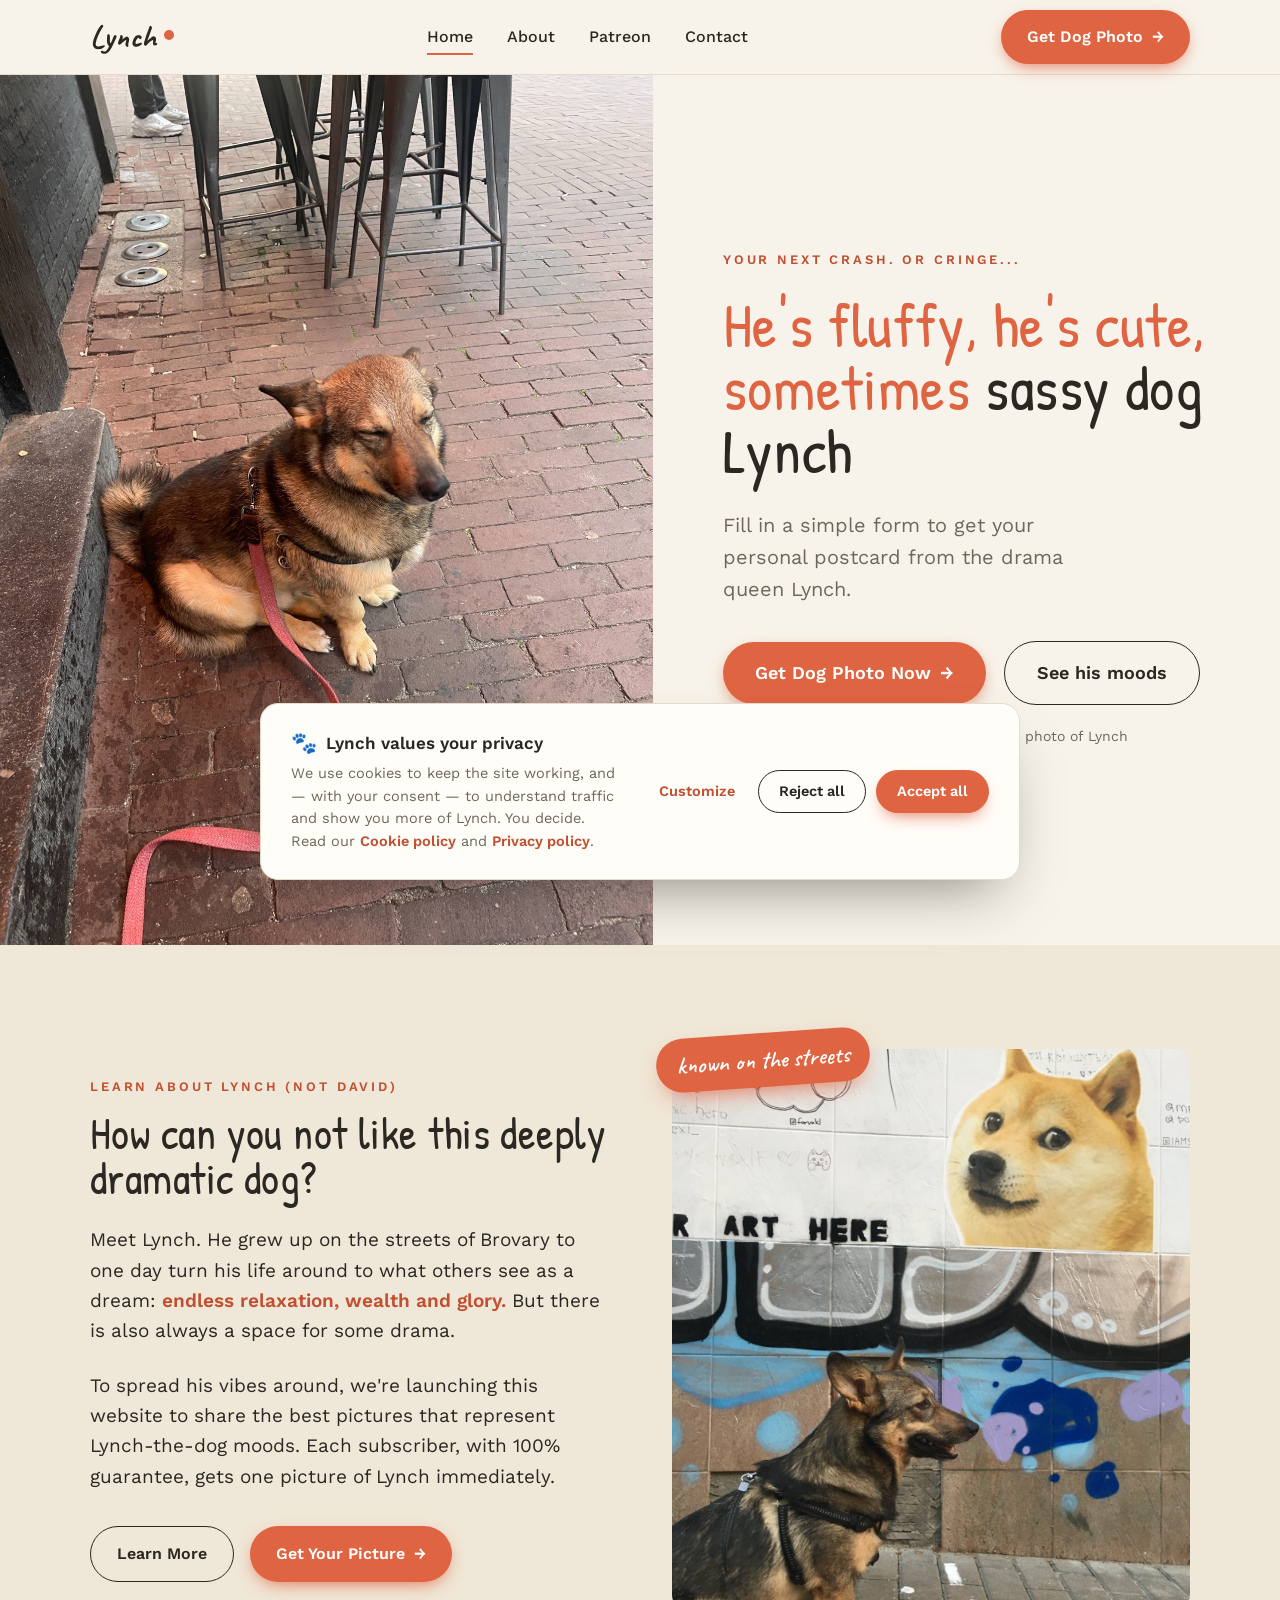
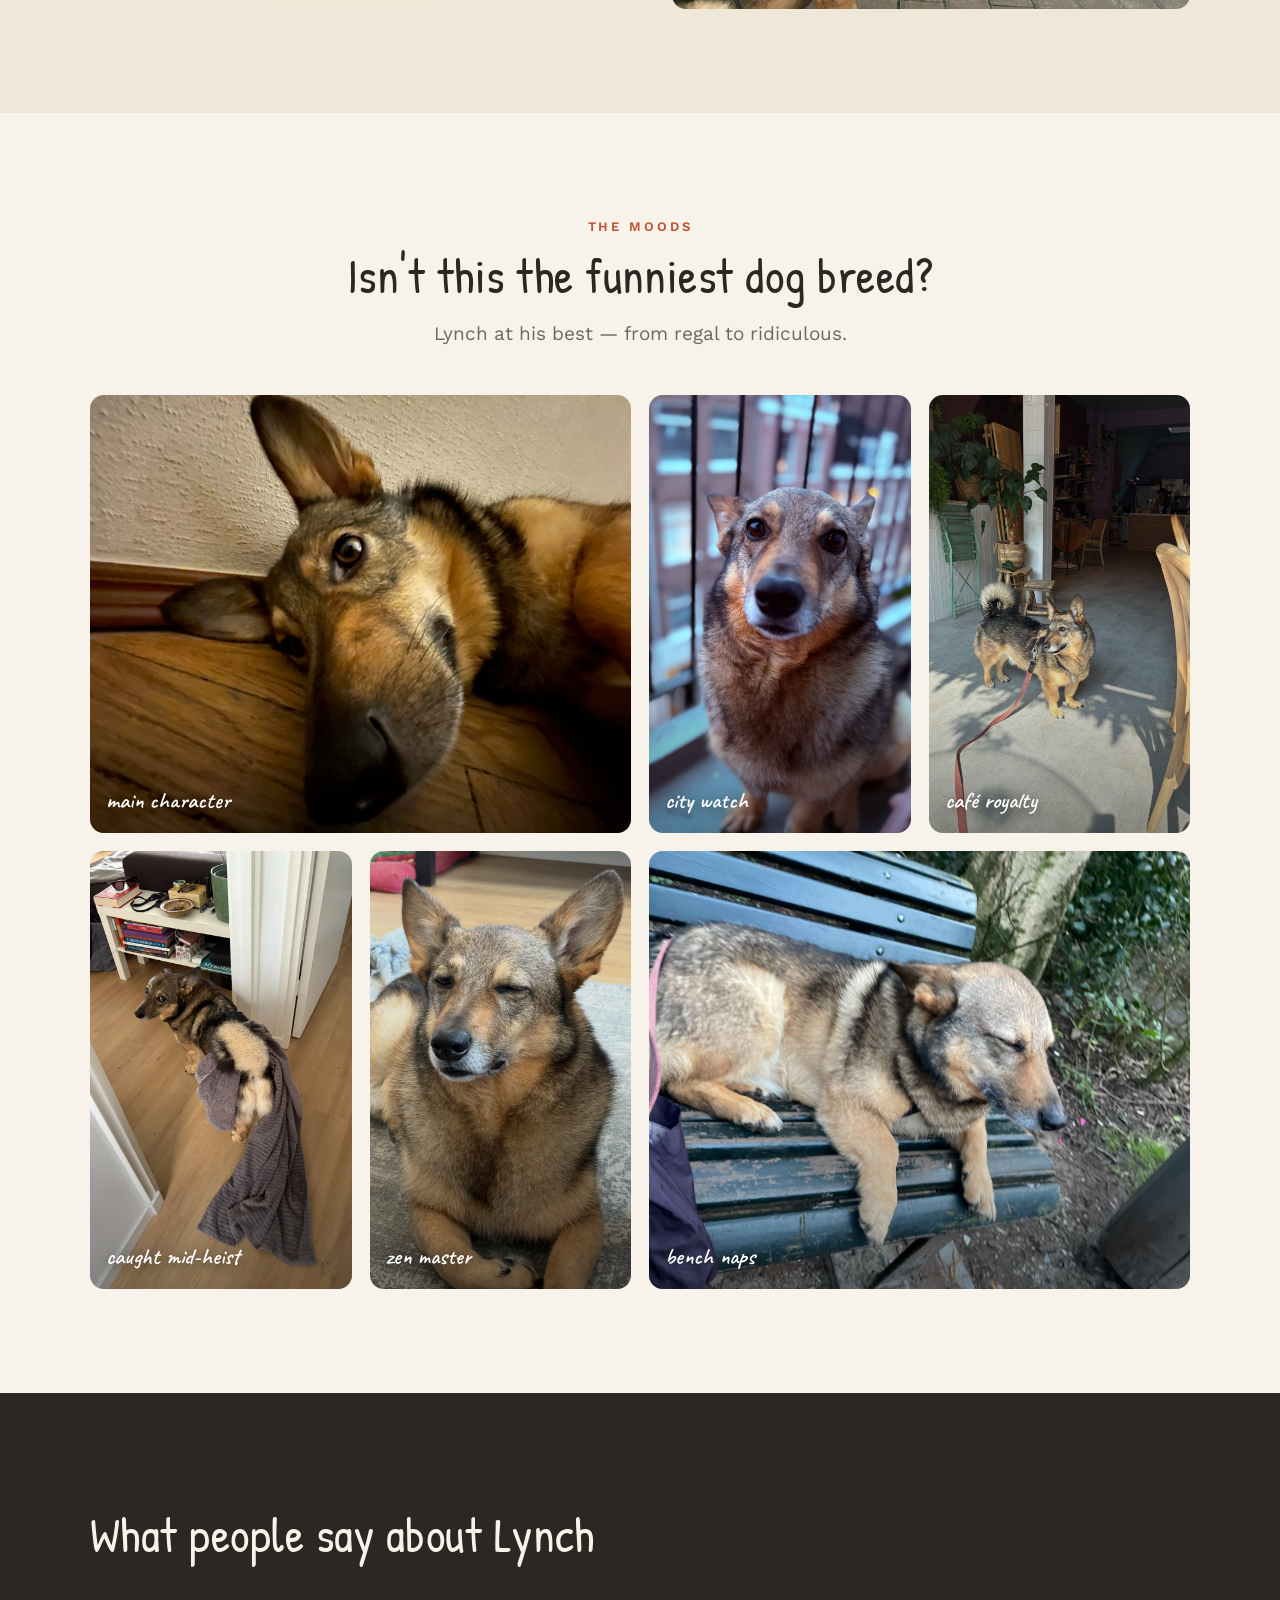
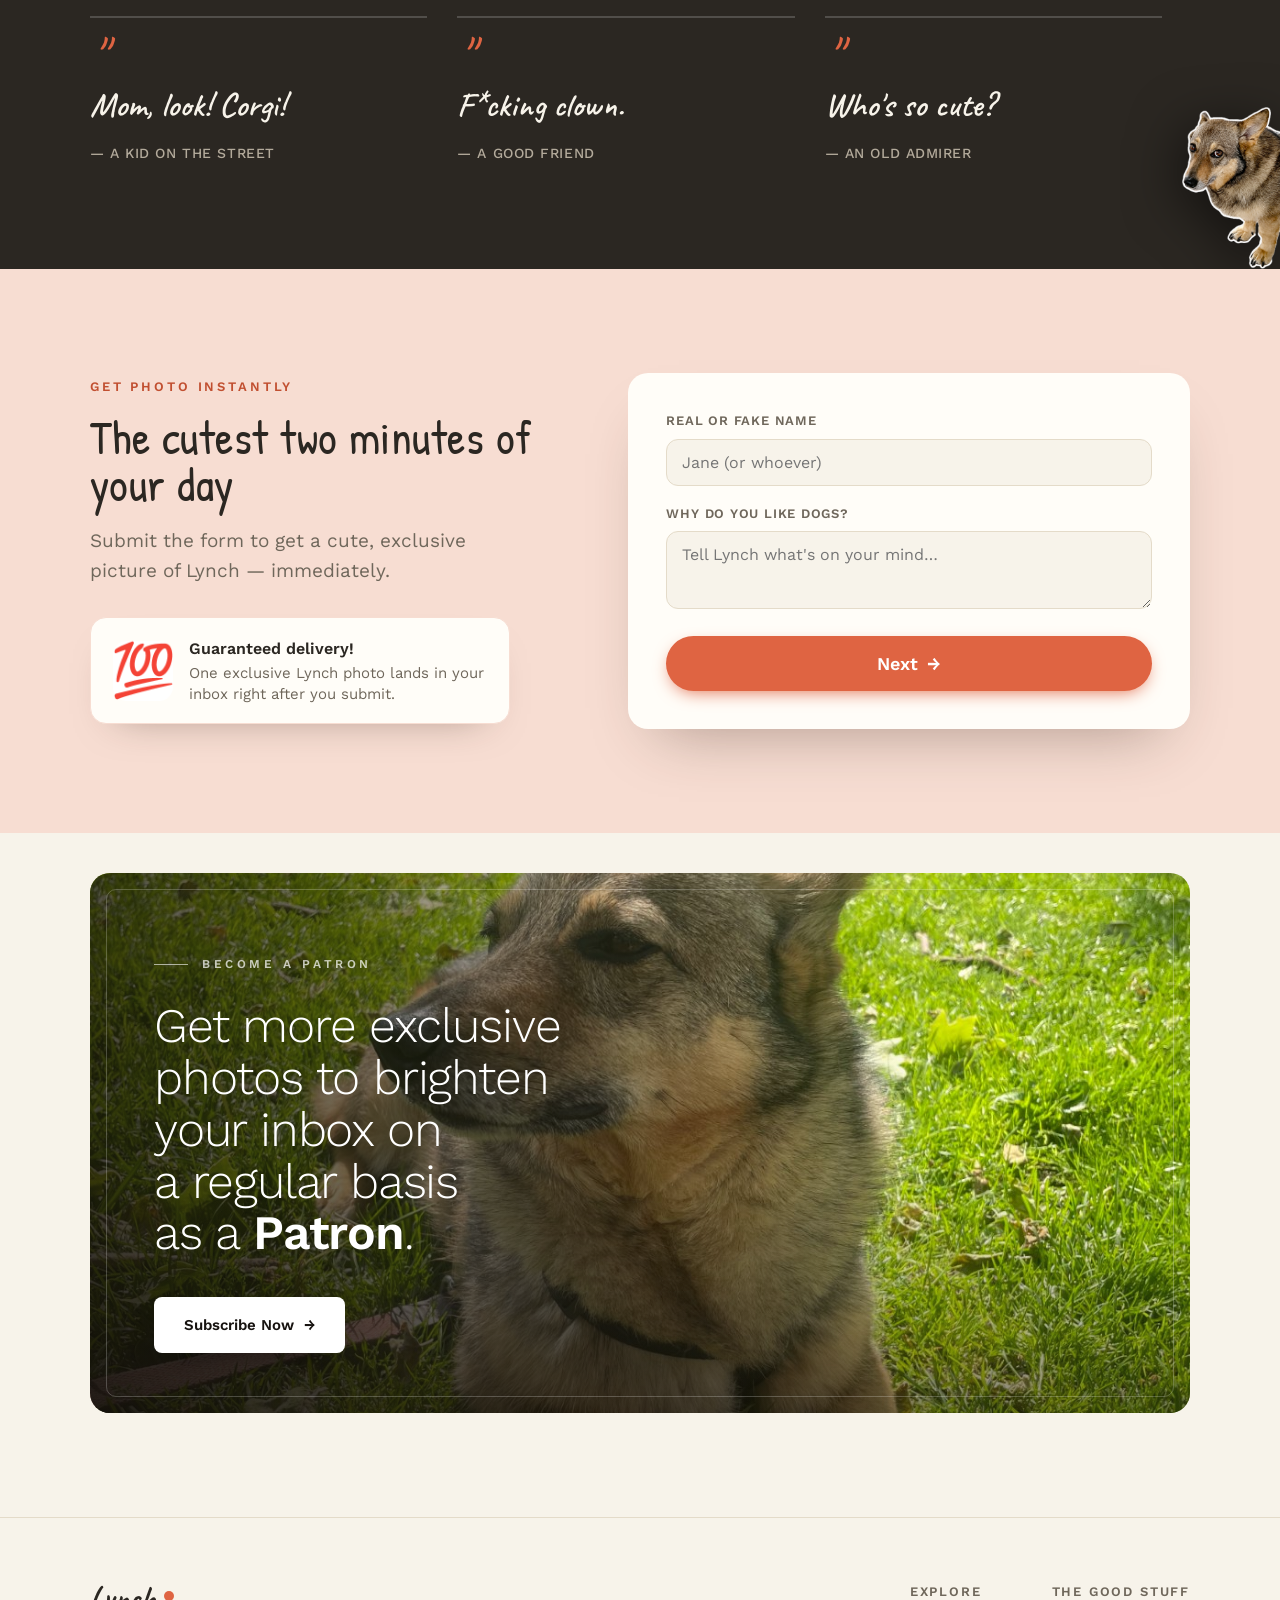
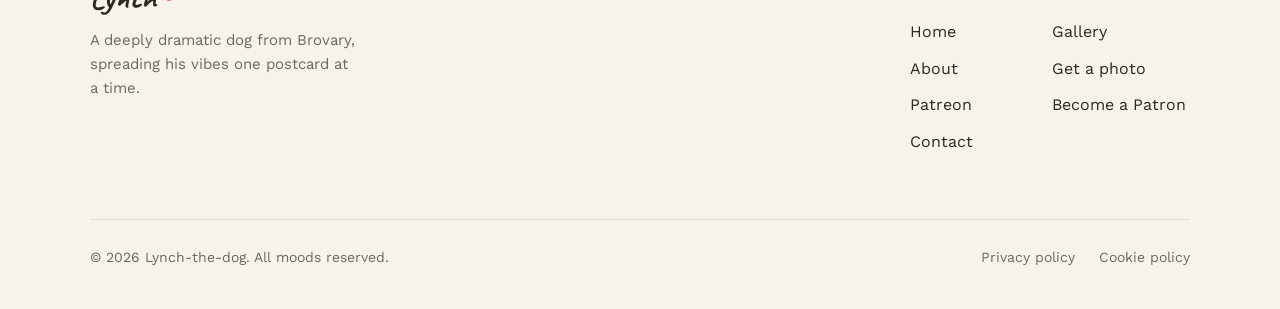
==== commit c77683fc: "Tighten multi-step form per review - Drop step indicator ("Step X of 2") from both forms - Drop the " ====
--- a/index.html
+++ b/index.html
@@ -154,23 +154,16 @@
       </div>
     </div>
     <form class="form-card" data-multi-step action="success.html" method="get" novalidate>
-      <div class="step-indicator">
-        <span>Step <span data-current>1</span> of 2</span>
-        <span class="bar" aria-hidden="true"></span>
-      </div>
-
       <div class="form-step" data-step="1">
         <div class="field">
           <label for="name">Real or fake name</label>
-          <input id="name" name="name" type="text" placeholder="Jane (or whoever)" required />
+          <input id="name" name="name" type="text" placeholder="Jane (or whoever)" minlength="4" required />
+          <p class="field-error" data-error="name" hidden>Name should be at least 4 characters.</p>
         </div>
         <div class="field">
           <label for="why">Why do you like dogs?</label>
           <textarea id="why" name="why" placeholder="Tell Lynch what's on your mind…" minlength="100" required></textarea>
-          <div class="field-meta">
-            <span class="field-error" data-error="why" hidden>Tell Lynch a bit more — at least 100 characters.</span>
-            <span class="counter"><span data-counter="why">0</span> / 100</span>
-          </div>
+          <p class="field-error" data-error="why" hidden>Tell Lynch a bit more — at least 100 characters.</p>
         </div>
         <button type="button" class="btn btn-primary btn-lg" data-next>Next<span class="arr">→</span></button>
       </div>
--- a/css/styles.css
+++ b/css/styles.css
@@ -193,33 +193,28 @@
 .form-card .btn-primary { width: 100%; justify-content: center; }
 
 /* ---------- Multi-step form ---------- */
-.form-card .step-indicator {
-  display: flex; align-items: center; gap: 10px;
-  margin: 0 0 22px; font-size: 13px; color: var(--ink-soft);
-  font-weight: 600; letter-spacing: .06em; text-transform: uppercase;
-}
-.form-card .step-indicator .bar { flex: 1; height: 3px; background: var(--line); border-radius: 2px; overflow: hidden; position: relative; }
-.form-card .step-indicator .bar::after {
-  content: ""; position: absolute; inset: 0 50% 0 0; background: var(--accent);
-  transition: inset .25s ease;
-}
-.form-card[data-step="2"] .step-indicator .bar::after { inset: 0 0 0 0; }
 .form-step[hidden] { display: none; }
 .field-label {
   display: block; font-size: 13px; font-weight: 600; letter-spacing: .06em;
   text-transform: uppercase; color: var(--ink-soft); margin-bottom: 9px;
 }
-.radio-row { display: flex; flex-wrap: wrap; gap: 10px; }
-.radio-pill { position: relative; cursor: pointer; }
+.radio-row {
+  display: flex; flex-direction: row; flex-wrap: nowrap;
+  gap: 10px; align-items: center;
+}
+.radio-pill {
+  display: inline-flex; flex: 0 0 auto; position: relative; cursor: pointer;
+}
 .radio-pill input {
   position: absolute; opacity: 0; pointer-events: none;
+  width: 1px; height: 1px;
 }
 .radio-pill span {
   display: inline-flex; align-items: center; justify-content: center;
   min-width: 78px; padding: 11px 20px; border-radius: 30px;
   background: var(--paper); border: 1.5px solid var(--line);
   font-size: 15px; font-weight: 500; color: var(--ink);
-  transition: .15s;
+  transition: .15s; white-space: nowrap;
 }
 .radio-pill:hover span { border-color: var(--accent); }
 .radio-pill input:checked + span {
@@ -227,11 +222,6 @@
   box-shadow: 0 6px 16px -8px var(--accent);
 }
 .radio-pill input:focus-visible + span { box-shadow: 0 0 0 4px var(--accent-soft); }
-.field-meta {
-  display: flex; justify-content: space-between; align-items: center;
-  margin-top: 6px; font-size: 13px; color: var(--ink-soft);
-}
-.field-meta .counter.ok { color: var(--accent-deep); font-weight: 600; }
 .field-error { color: var(--accent-deep); font-size: 13px; margin: 6px 0 0; font-weight: 500; }
 .field-error[hidden] { display: none; }
 .step-actions { display: flex; gap: 12px; align-items: center; margin-top: 4px; }
